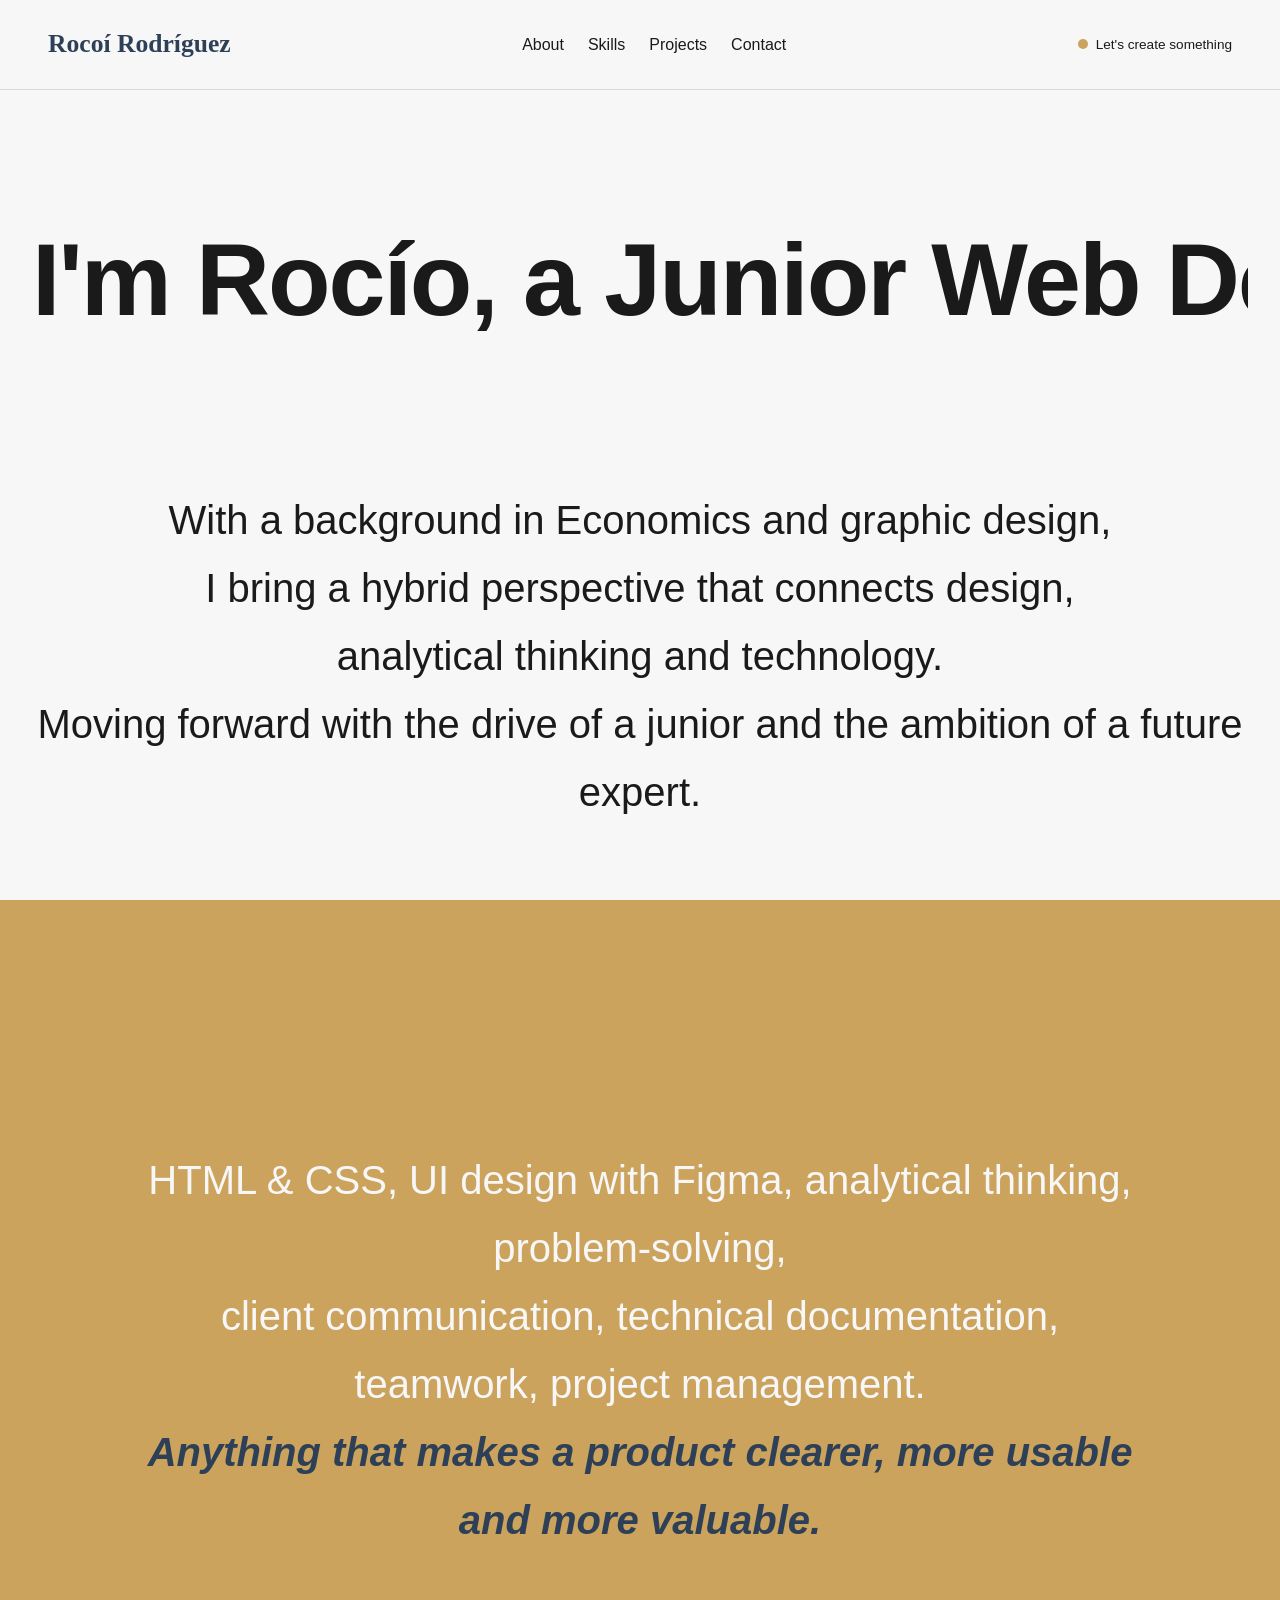
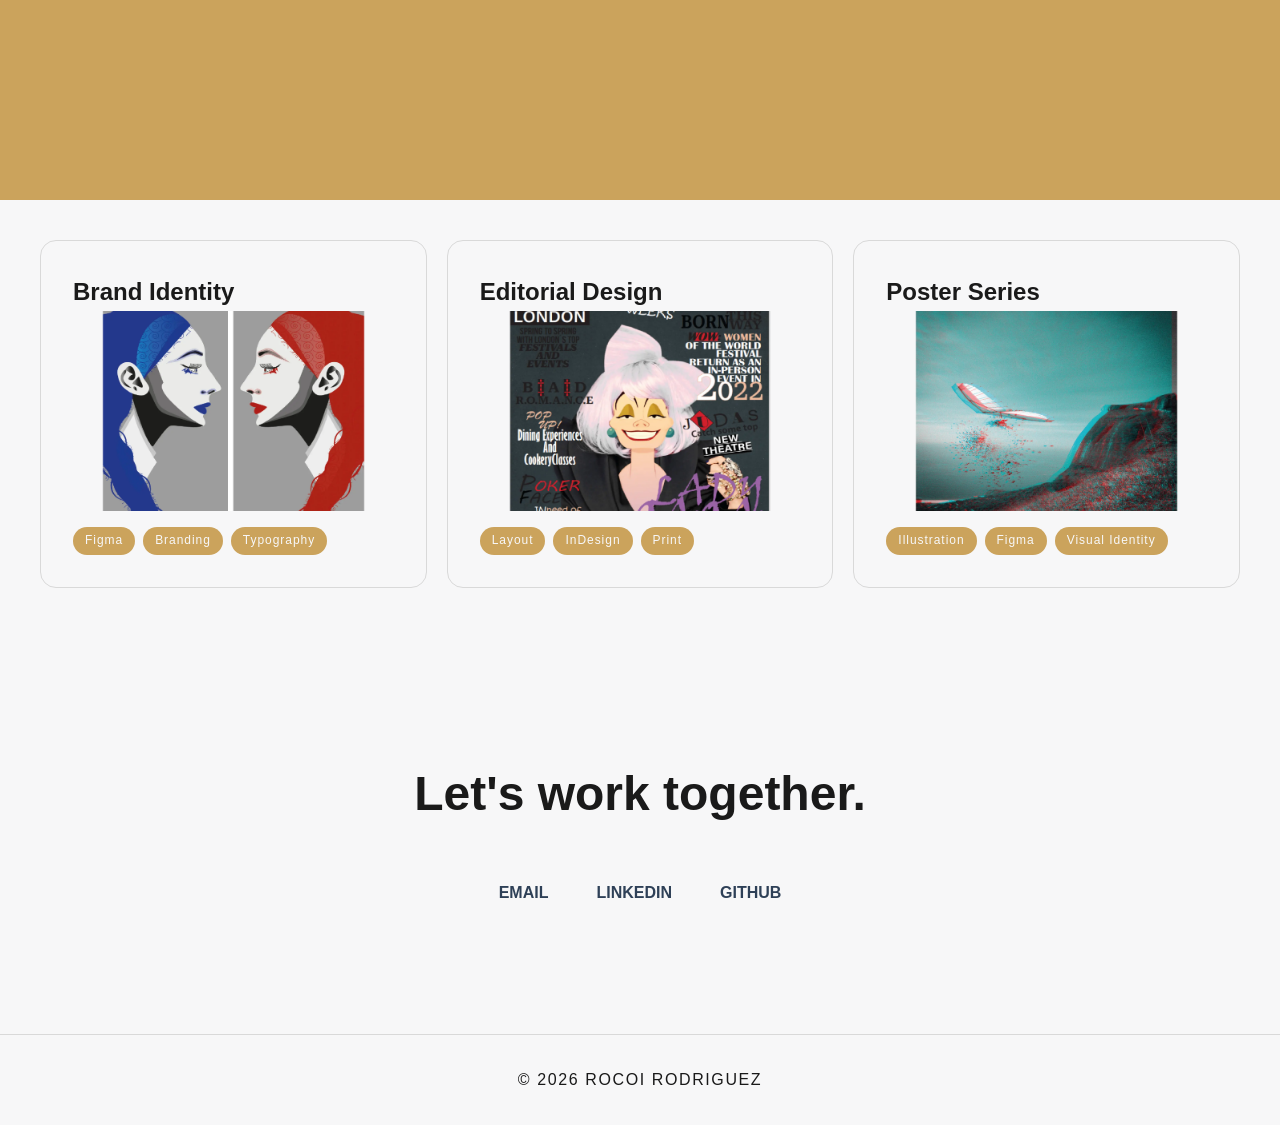
==== index.html @ 341b5add "renombrado index" ====
<!DOCTYPE html>
<html lang="en">
<head>
    <meta charset="UTF-8">
    <meta name="viewport" content="width=device-width, initial-scale=1.0">
    <title>Rocoi R Villar</title>
    

    <link rel="stylesheet" href="style.css">
</head>

<body>
    <!-- 1. NAVBAR -->
     <header>
      <div class="logo">Rocoí Rodríguez<span class="guion"></span></div>

       <nav class="menu">
          <ul>
            <li><a href = "#about">About</a></li>
            <li><a href = "#skills">Skills</a></li>
            <li><a href = "#projects">Projects</a></li>
            <li><a href = "#contact">Contact</a></li> 
          </ul>
       </nav>

       <a class="boton">
       <span class="punto"></span>
       <span class="texto">Let's create something</span>
       </a>
     </header>

     <!-- 2. ABOUTME -->
     <section id="about">
       <h1 class="typing"> I'm Rocío, a Junior Web Developer.<span class="cursor"></span></h1>
          <p>With a background in Economics and graphic design,<br>
            I bring a hybrid perspective that connects design,<br>
            analytical thinking and technology.<br>
            Moving forward with the drive of a junior
            and the ambition of a future expert.
          </p>
     </section>

     <!-- 3. SKILLS -->
     <section id="skills">
        <p>
          HTML & CSS, UI design with Figma, analytical thinking, problem-solving,<br>
          client communication, technical documentation, teamwork, project management.<br>
          <strong>Anything that makes a product clearer, more usable and more valuable.</strong>
        </p>
     </section>

     <!-- 4. PROYECTOS -->
     <section id="projects">
       <article class="project1">
         <h2>Brand Identity</h2>
         <img src="images/mujer.webp" alt="Brand identity project">
           <p> </p>
             <ul class="tags">
               <li>Figma</li>
               <li>Branding</li>
               <li>Typography</li>
             </ul>
       </article>
       <article class="project2">
         <h2>Editorial Design</h2>
         <img src="images/cruela.webp" alt="Editorial design project">
           <p> </p>
             <ul class="tags">
               <li>Layout</li>
               <li>InDesign</li>
               <li>Print</li>
             </ul>
       </article>
       <article class="project3">
         <h2>Poster Series</h2>
         <img src="images/photoshop.webp" alt="Poster Series project">
           <p> </p>
             <ul class="tags">
               <li>Illustration</li>
               <li>Figma</li>
               <li>Visual Identity</li>
             </ul>
       </article>     
     </section>

      <!-- 5. CONTACTO -->
    <section id="contact">
     <h2>Let's work together.</h2>
       <ul>
         <li><a href="mailto:rocio@rodriguez.com">EMAIL</a></li>
         <li><a href="">LINKEDIN</a></li>
         <li><a href="">GITHUB</a></li>
       </ul>
    </section>

       <!-- 6. FOOTER -->
     <footer>
       <p>© 2026 ROCOI RODRIGUEZ</p>
     </footer>

</body>
</html>
---- style.css ----
:root {
    --background-color:#F7F7F8;  
    --color-text:      #1A1A1A;   
    --primary-color:   #2E4057;     
    --color-accent:    #CBA35C;   
    --color-line:      #D9D9D9;

    --font-display: 'Bodoni Moda', Georgia, serif;
    --font-main:  'DM Sans', sans-serif;

}

* {
    margin: 0;
    padding: 0;
    box-sizing: border-box;
    
}

html{
    scroll-behavior: smooth;
}

header {
    position: fixed;
    top: 0; left: 0; right: 0;
    z-index: 100;
    
    display: flex;
    justify-content: space-between;
    align-items: center;
    padding: 24px 48px;

    background: var(--background-color);
    color: var(--color-text);
    backdrop-filter: blur(12px);
    border-bottom: 1px solid var(--color-line);
    
    font-family: var(--font-main);
   
}

/*MI NOMBRE*/

.logo {
  font-family: var(--font-display);
  font-size: 1.6rem;
  font-weight: 600;
  color: var(--primary-color);
  justify-self: start;                 
}

/*MENU*/

.menu {
  justify-self: center;
}
.menu ul {
  display: flex;
  gap: 1.5rem;
  list-style: none; 
}
.menu a {
  color: var(--color-text);
  text-decoration: none;
  font-size: 1rem;
  font-weight: 500;
  transition: color 0.3s ease; 
}
nav a:hover {
  color: var(--color-accent);
}

/*BOTON*/

.boton {
  display: flex;
  align-items: center;
  gap: 8px;
  cursor: pointer;
}
.punto {
  width: 10px;
  height: 10px;
  background: var(--color-accent);
  border-radius: 50%;
  animation: pulsar 1.5s infinite;
}
.texto {
  font-size: 0.85rem;
  color: var(--color-texto);
}
@keyframes pulsar {
  0%, 100% { transform: scale(1); }
  50%       { transform: scale(1.4); }
}


body {
  background: var(--background-color);
  color: var(--color-text);
  font-family: var(--font-main);
  line-height: 1.6;
}

/*2. ABOUTME*/

.typing {
  font-size: clamp(2.5rem, 8vw, 7rem);
  line-height: 1.1;
  letter-spacing: -0.02em;
  overflow: hidden;
  white-space: nowrap;
  width: 0;
  animation: typing 4s steps(36) forwards;
}

@keyframes typing {
  from { width: 0; }
  to { width: 95%; } 
}


#about {
  min-height: 100vh;
  display: flex;
  flex-direction: column;
  justify-content: center;   
  align-items: center;       
  padding-top: 150px;         
  gap: 150px;     
}

#about p {
  font-size: 2.5rem;        
  line-height: 1.7;
  font-weight: 300;
  text-align: center;
  opacity: 0;
  animation: aparecer 1.5s ease forwards;
  animation-delay: 4s;  
}
@keyframes aparecer {
  from { opacity: 0; }
  to   { opacity: 1; }
}

/* 3. SKILLS */

#skills {
  min-height: 100vh;
  display: flex;
  align-items: center;
  justify-content: center;
  padding: 80px 10vw;
  background-color: #CBA35C;
 
}

#skills p {
  font-size: 2.5rem;
  line-height: 1.7;
  text-align: center;
  color: var(--background-color);
}

#skills strong {
  font-style: italic;
  color: var(--primary-color);
  font-size: 2.5rem;
}

/* 4. PROYECTOS */

#projects {
  display: grid;
  grid-template-columns: repeat(3, 1fr);
  gap: 3rem;
  padding: 8rem 3rem;
  background-color: var(--background-color);
}

#projects article {
  border: 1px solid var(--color-line);
  padding: 2rem;
  border-radius: 1rem;
  transition: transform 0.3s ease, box-shadow 0.3s ease;
}

#projects article:hover {
  transform: scale(1.03);
  box-shadow: 0 12px 40px var(--primary-color);
}

.tags {
  list-style: none;
  display: flex;
  gap: 0.5rem;
  flex-wrap: wrap;
  margin-top: 1rem;
}

.tags li {
  background-color: var(--color-accent);
  color: var(--background-color);
  font-size: 0.75rem;
  padding: 4px 12px;
  border-radius: 20px;
  letter-spacing: 0.08em;
}

#projects {
  display: flex;
  gap: 20px;
  padding: 40px;
}


#projects article {
  flex: 1;           
  display: flex;
  flex-direction: column;
}

#projects img {
  width: 100%;
  height: 200px;
  object-fit: cover;
}

/* CONTACTO*/

#contact  {
  padding: 8rem 3rem;
  text-align: center;
  background-color: var(--background-color);
}

#contact h2 {
  font-size: 3rem;
  margin-bottom: 3rem;
}

#contact ul {
  list-style: none;
  display: flex;
  justify-content: center;
  gap: 3rem;
}

#contact a {
  text-decoration: none;
  color: var(--primary-color);
  font-weight: 600;
}

/* 6. FOOTER */

footer {
  text-align: center;
  padding: 2rem 0;
  border-top: 1px solid var(--color-line);
  background-color: var(--background-color);
}

footer p {
  font-size: 1rem;
  color: var(--color-text);
  letter-spacing: 0.1em;
}
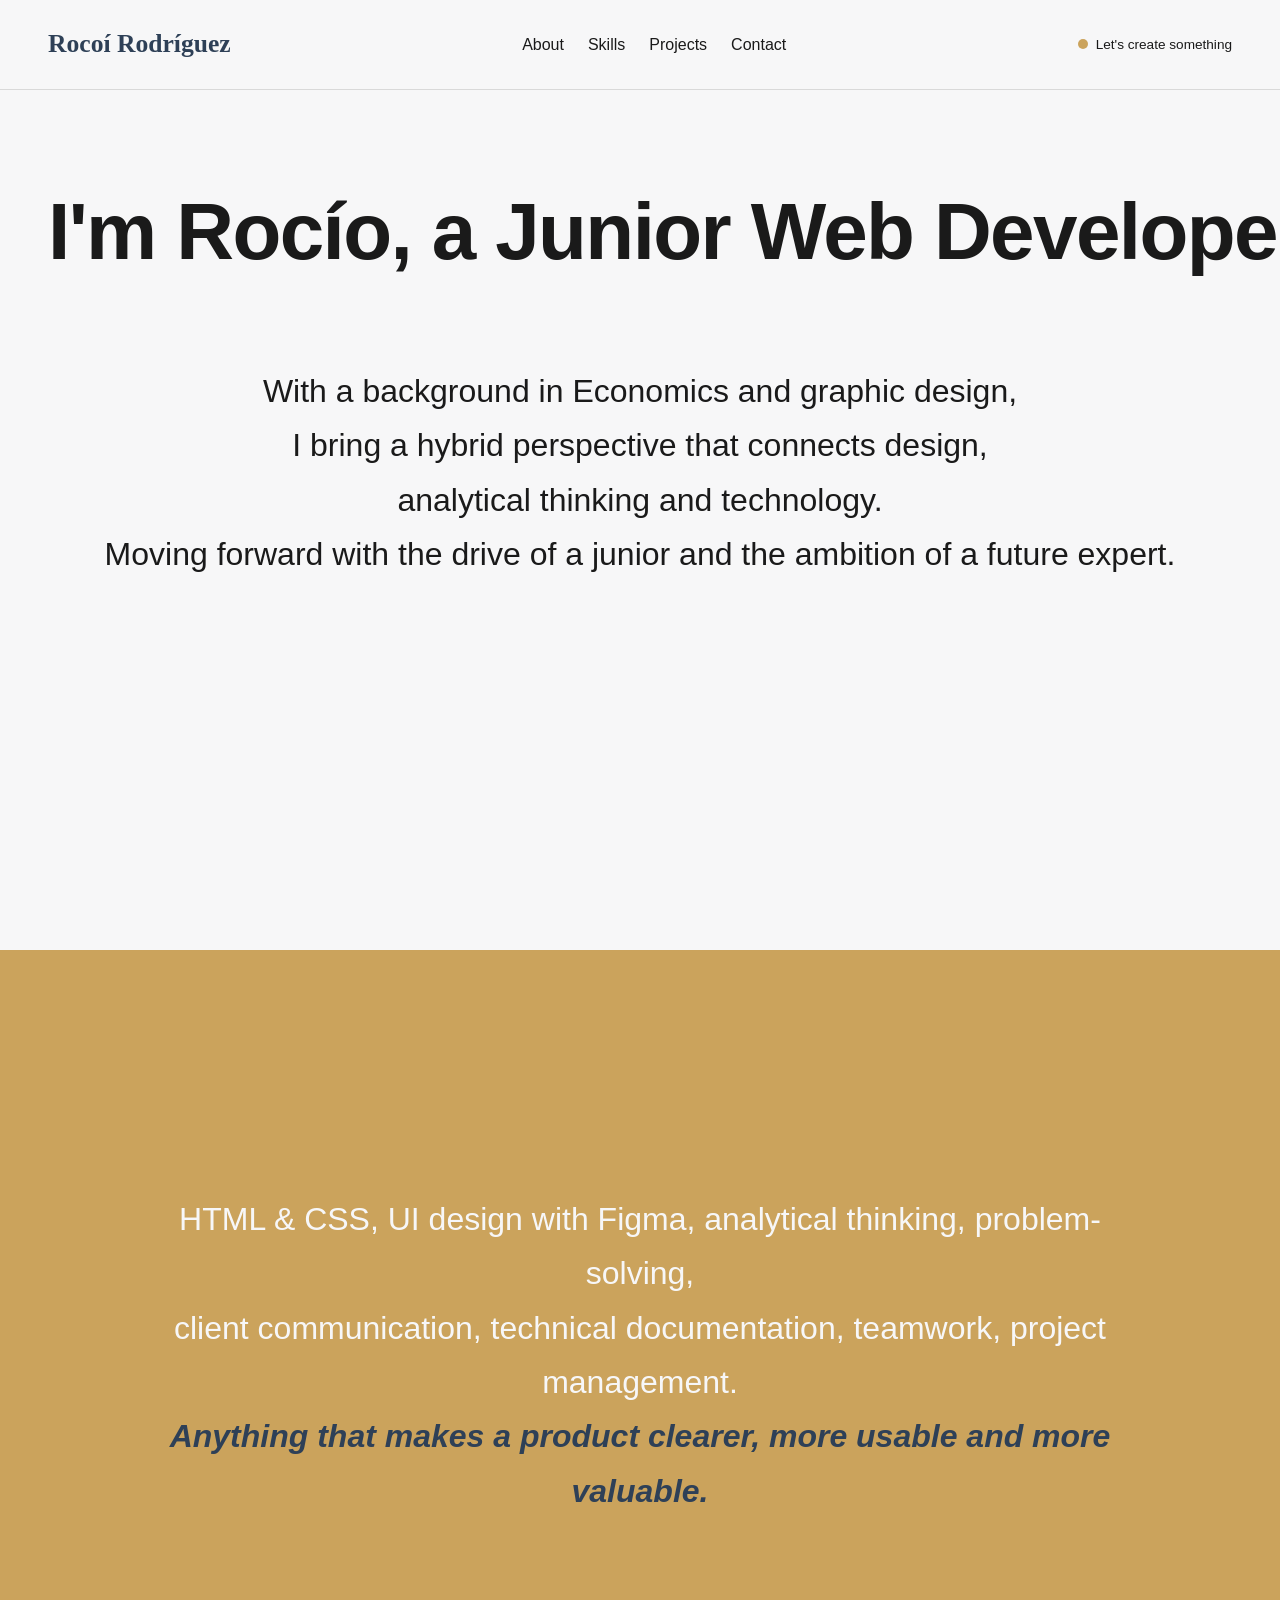
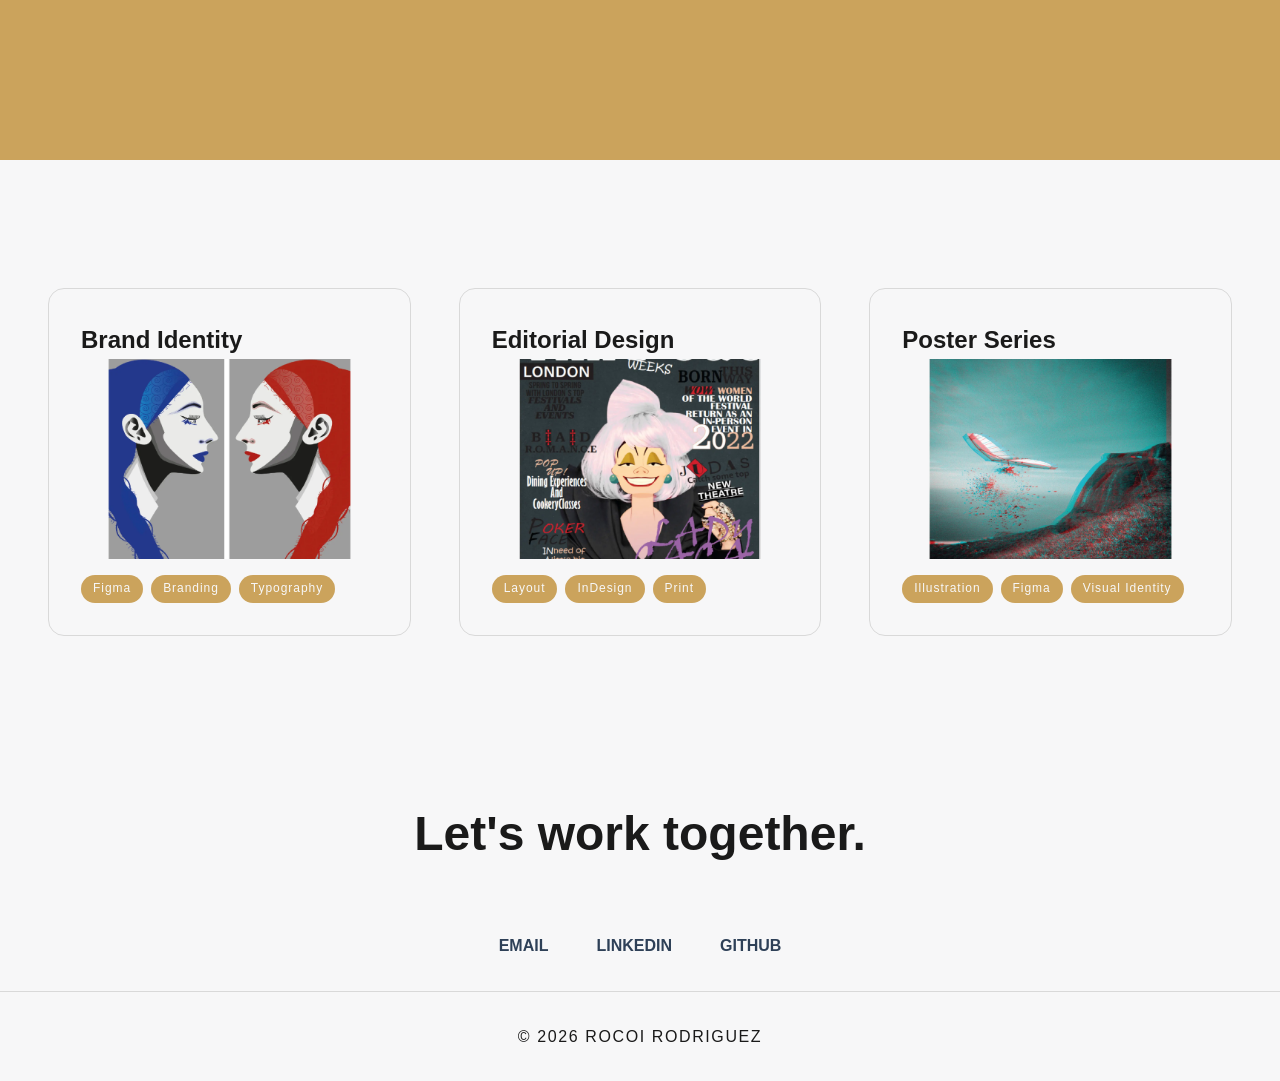
==== commit 7c6c28ce: "last cambios portfolio" ====
--- a/index.html
+++ b/index.html
@@ -32,7 +32,7 @@
      <!-- 2. ABOUTME -->
      <section id="about">
        <h1 class="typing"> I'm Rocío, a Junior Web Developer.<span class="cursor"></span></h1>
-          <p>With a background in Economics and graphic design,<br>
+          <p class="texto-descrip">With a background in Economics and graphic design,<br>
             I bring a hybrid perspective that connects design,<br>
             analytical thinking and technology.<br>
             Moving forward with the drive of a junior
@@ -53,8 +53,7 @@
      <section id="projects">
        <article class="project1">
          <h2>Brand Identity</h2>
-         <img src="images/mujer.webp" alt="Brand identity project">
-           <p> </p>
+         <img src="images/mujer.webp" alt="Brand identity project" >
              <ul class="tags">
                <li>Figma</li>
                <li>Branding</li>
@@ -64,7 +63,6 @@
        <article class="project2">
          <h2>Editorial Design</h2>
          <img src="images/cruela.webp" alt="Editorial design project">
-           <p> </p>
              <ul class="tags">
                <li>Layout</li>
                <li>InDesign</li>
@@ -74,7 +72,6 @@
        <article class="project3">
          <h2>Poster Series</h2>
          <img src="images/photoshop.webp" alt="Poster Series project">
-           <p> </p>
              <ul class="tags">
                <li>Illustration</li>
                <li>Figma</li>
--- a/style.css
+++ b/style.css
@@ -7,23 +7,17 @@
 
     --font-display: 'Bodoni Moda', Georgia, serif;
     --font-main:  'DM Sans', sans-serif;
-
 }
 
 * {
     margin: 0;
     padding: 0;
     box-sizing: border-box;
-    
-}
-
-html{
-    scroll-behavior: smooth;
 }
 
 header {
-    position: fixed;
-    top: 0; left: 0; right: 0;
+    position: sticky;
+    top: 0; 
     z-index: 100;
     
     display: flex;
@@ -32,12 +26,8 @@
     padding: 24px 48px;
 
     background: var(--background-color);
-    color: var(--color-text);
     backdrop-filter: blur(12px);
     border-bottom: 1px solid var(--color-line);
-    
-    font-family: var(--font-main);
-   
 }
 
 /*MI NOMBRE*/
@@ -46,15 +36,11 @@
   font-family: var(--font-display);
   font-size: 1.6rem;
   font-weight: 600;
-  color: var(--primary-color);
-  justify-self: start;                 
+  color: var(--primary-color);               
 }
 
 /*MENU*/
 
-.menu {
-  justify-self: center;
-}
 .menu ul {
   display: flex;
   gap: 1.5rem;
@@ -88,13 +74,12 @@
 }
 .texto {
   font-size: 0.85rem;
-  color: var(--color-texto);
+  color: var(--color-text);
 }
 @keyframes pulsar {
   0%, 100% { transform: scale(1); }
   50%       { transform: scale(1.4); }
 }
-
 
 body {
   background: var(--background-color);
@@ -106,9 +91,11 @@
 /*2. ABOUTME*/
 
 .typing {
-  font-size: clamp(2.5rem, 8vw, 7rem);
+  font-size: clamp(2.5rem, 8vw, 5rem);
   line-height: 1.1;
   letter-spacing: -0.02em;
+  padding: 3rem;
+  text-align: center;
   overflow: hidden;
   white-space: nowrap;
   width: 0;
@@ -117,22 +104,20 @@
 
 @keyframes typing {
   from { width: 0; }
-  to { width: 95%; } 
-}
-
+  to { width: 100%; } 
+}
 
 #about {
-  min-height: 100vh;
-  display: flex;
-  flex-direction: column;
-  justify-content: center;   
-  align-items: center;       
-  padding-top: 150px;         
-  gap: 150px;     
+  min-height: 90vh;
+  display: flex;
+  flex-direction: column; 
+  align-items: center;               
+  gap: 40px;   
+  margin-top: 50px;  
 }
 
 #about p {
-  font-size: 2.5rem;        
+  font-size: 2rem;        
   line-height: 1.7;
   font-weight: 300;
   text-align: center;
@@ -148,17 +133,16 @@
 /* 3. SKILLS */
 
 #skills {
-  min-height: 100vh;
+  min-height: 90vh;
   display: flex;
   align-items: center;
   justify-content: center;
-  padding: 80px 10vw;
-  background-color: #CBA35C;
- 
+  padding: 60px 10vw;
+  background-color: var(--color-accent);
 }
 
 #skills p {
-  font-size: 2.5rem;
+  font-size: 2rem;
   line-height: 1.7;
   text-align: center;
   color: var(--background-color);
@@ -167,7 +151,6 @@
 #skills strong {
   font-style: italic;
   color: var(--primary-color);
-  font-size: 2.5rem;
 }
 
 /* 4. PROYECTOS */
@@ -177,7 +160,6 @@
   grid-template-columns: repeat(3, 1fr);
   gap: 3rem;
   padding: 8rem 3rem;
-  background-color: var(--background-color);
 }
 
 #projects article {
@@ -185,11 +167,18 @@
   padding: 2rem;
   border-radius: 1rem;
   transition: transform 0.3s ease, box-shadow 0.3s ease;
+  display: flex;
+  flex-direction: column;
 }
 
 #projects article:hover {
   transform: scale(1.03);
   box-shadow: 0 12px 40px var(--primary-color);
+}
+
+img {
+    max-width: 100%;
+    display: block;
 }
 
 .tags {
@@ -209,19 +198,6 @@
   letter-spacing: 0.08em;
 }
 
-#projects {
-  display: flex;
-  gap: 20px;
-  padding: 40px;
-}
-
-
-#projects article {
-  flex: 1;           
-  display: flex;
-  flex-direction: column;
-}
-
 #projects img {
   width: 100%;
   height: 200px;
@@ -231,14 +207,13 @@
 /* CONTACTO*/
 
 #contact  {
-  padding: 8rem 3rem;
-  text-align: center;
-  background-color: var(--background-color);
+  padding: 2rem 2rem;
+  text-align: center;
 }
 
 #contact h2 {
   font-size: 3rem;
-  margin-bottom: 3rem;
+  margin-bottom: 5%;
 }
 
 #contact ul {
@@ -260,7 +235,6 @@
   text-align: center;
   padding: 2rem 0;
   border-top: 1px solid var(--color-line);
-  background-color: var(--background-color);
 }
 
 footer p {
@@ -269,7 +243,83 @@
   letter-spacing: 0.1em;
 }
 
-
-
-
-
+/* --- MOBILE --- */    
+
+@media (max-width: 768px) {
+
+  header {
+        flex-direction: column;
+        padding: 20px;
+        gap: 15px;
+    }
+
+    .menu ul {
+        display: flex;
+        flex-direction: column;
+        justify-content: center;
+        gap: 15px;           
+    }
+  
+    .logo {
+        font-size: 1.3rem;
+    }
+
+    .typing {
+        font-size: 1.2rem; 
+        white-space: nowrap; 
+        width: 0;
+        margin: 0 auto;
+        padding: 10px 0;
+        overflow: hidden;
+        border-right: none; 
+        animation: typing 3s steps(30) forwards, blink 0.7s infinite;
+        display: block;
+        max-width: fit-content;
+    }
+    
+    #about p, #skills p {
+        font-size: 1.1rem; 
+        padding: 0 20px;
+        line-height: 1.5;
+    }
+
+    #about {
+        min-height: auto;
+        margin-top: 30px;
+        gap: 20px;
+        margin-bottom: 80px;
+    }
+
+    #skills {
+        min-height: auto;
+        padding: 40px 20px;
+    }
+
+    #projects {
+        display: flex;
+        flex-direction: column; 
+        padding: 40px 20px;
+        gap: 25px;
+    }
+
+    #projects article {
+        padding: 1.5rem;
+    }
+
+    #contact h2 {
+        font-size: 1.8rem;
+        margin-top: 0;
+        margin-bottom: 20px;
+    }
+
+    #contact {
+        padding-top: 20px;   
+        padding-bottom: 40px;
+    }
+
+    #contact ul {
+        gap: 1.5rem;
+        flex-wrap: wrap;
+    }
+
+}
